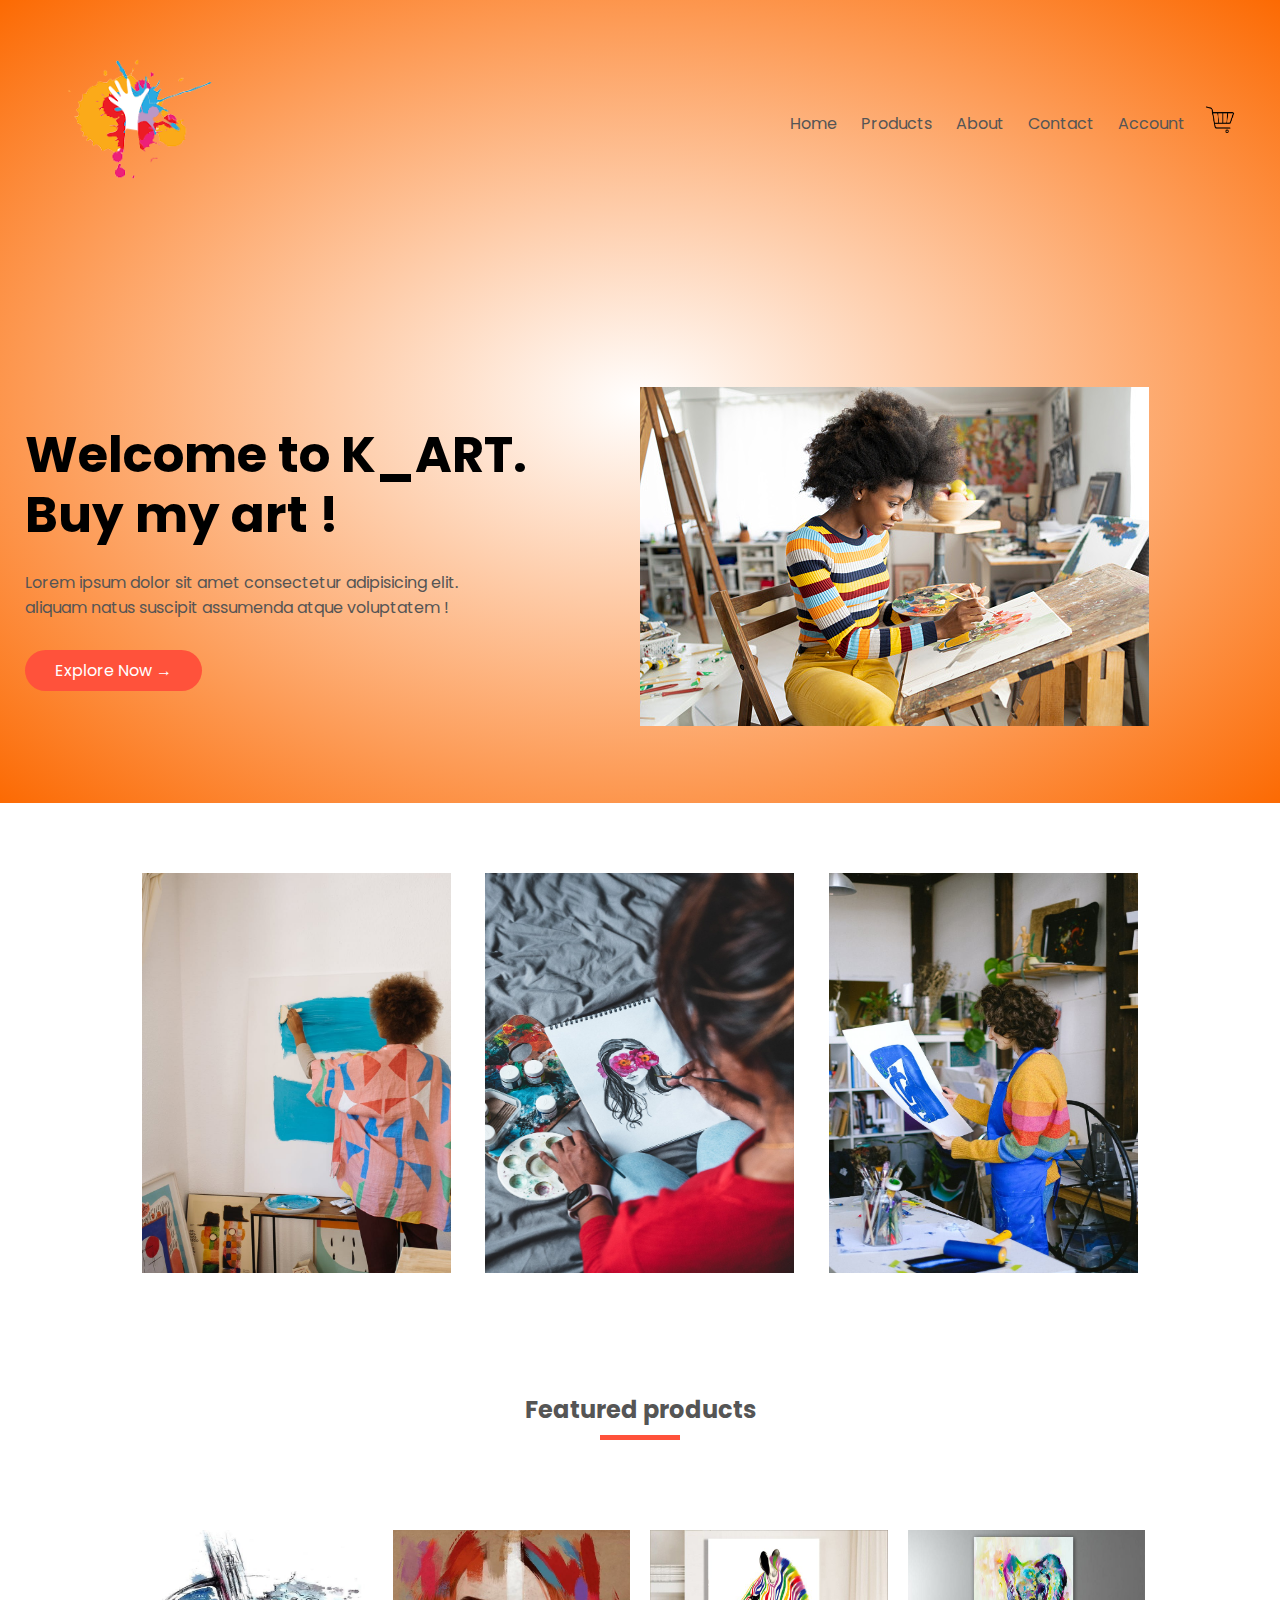
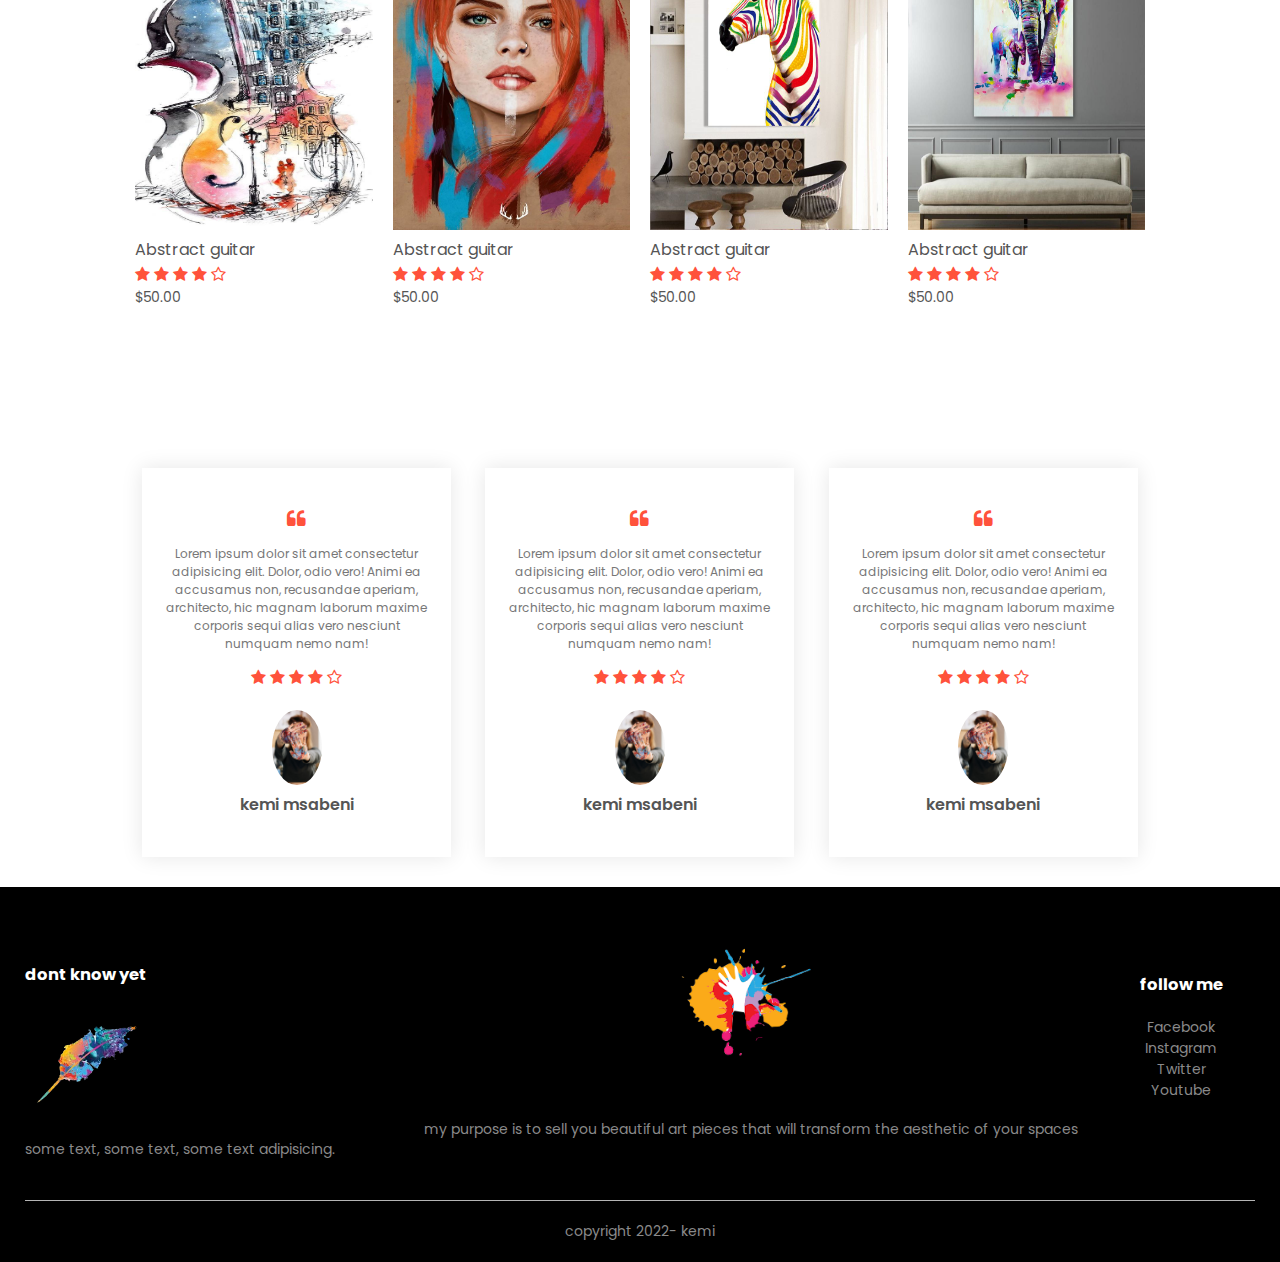
==== index.html @ a6939493 "add login and signup pages" ====
<!DOCTYPE html>
<html lang="en">
  <head>
    <meta charset="UTF-8" />
    <meta http-equiv="X-UA-Compatible" content="IE=edge" />
    <meta name="viewport" content="width=device-width, initial-scale=1.0" />
    <title>K_ART</title>
    <!-- ==== Main CSS ====-->
    <link rel="stylesheet" href="style.css" />
    <!-- ===== Fonts =====-->
    <link rel="preconnect" href="https://fonts.googleapis.com" />
    <link rel="preconnect" href="https://fonts.gstatic.com" crossorigin />
    <link
      href="https://fonts.googleapis.com/css2?family=Poppins:wght@300;400;500;600;700&display=swap"
      rel="stylesheet"
    />
    <!--font awesome-->
    <link
      rel="stylesheet"
      href="https://stackpath.bootstrapcdn.com/font-awesome/4.7.0/css/font-awesome.min.css"
    />
  </head>
  <body>
    <div class="header">
      <!--==== Nav Bar Start ====-->
      <div class="container">
        <div class="navbar">
          <div class="logo">
            <img
              src="images/art_logo2_ccexpress.png"
              alt="logo"
              width="200px"
              height="200px"
            />
          </div>
          <nav>
            <ul id="MenuItems">
              <li><a href="index.html">Home</a></li>
              <li><a href="products.html">Products</a></li>
              <li><a href="">About</a></li>
              <li><a href="">Contact</a></li>
              <li><a href="login.html">Account</a></li>
            </ul>
          </nav>
          <a href="cart.html">
            <img
              src="images/cart_ccexpress.png"
              alt="cart"
              width="30px"
              height="30px"
            />
          </a>

          <img
            src="images/menu-icon_ccexpress.png"
            alt="menu-icon"
            class="menu-icon"
            onclick="menutoggle()"
            width="30px"
            height="30px"
          />
        </div>
        <!-- ==== End navbar ==== -->

        <!-- ==== first section ==== -->
        <div class="row">
          <div class="col-2">
            <h1>
              Welcome to K_ART. <br />
              Buy my art !
            </h1>
            <p>
              Lorem ipsum dolor sit amet consectetur adipisicing elit.
              <br />
              aliquam natus suscipit assumenda atque voluptatem !
            </p>
            <a href="#featured-products" class="btn">Explore Now &#8594;</a>
          </div>
          <div class="col-2">
            <img src="images/front_image1.jpg" alt="#" />
          </div>
        </div>
        <!-- ==== end first section ==== -->
      </div>
    </div>

    <!-- ==== featured categories ==== -->
    <div class="categories" id="featured-products">
      <div class="small-container">
        <div class="row">
          <div class="col-3">
            <img
              src="images/category-1.jpeg"
              alt=""
              width="200px"
              height="400px"
            />
          </div>
          <div class="col-3">
            <img
              src="images/category-2.jpeg"
              alt=""
              width="200px"
              height="400px"
            />
          </div>
          <div class="col-3">
            <img
              src="images/category-3.jpeg"
              alt=""
              width="200px"
              height="400px"
            />
          </div>
        </div>
      </div>
    </div>

    <!-- ==== featured products ==== -->
    <div class="small-container">
      <h2 class="title">Featured products</h2>
      <div class="row">
        <div class="col-4">
          <img src="images/product-1.jpeg" alt="" height="300px" />
          <h4>Abstract guitar</h4>
          <div class="rating">
            <i class="fa fa-star"></i>
            <i class="fa fa-star"></i>
            <i class="fa fa-star"></i>
            <i class="fa fa-star"></i>
            <i class="fa fa-star-o"></i>
          </div>
          <p>$50.00</p>
        </div>
        <div class="col-4">
          <img src="images/product-2.jpeg" alt="" height="300px" />
          <h4>Abstract guitar</h4>
          <div class="rating">
            <i class="fa fa-star"></i>
            <i class="fa fa-star"></i>
            <i class="fa fa-star"></i>
            <i class="fa fa-star"></i>
            <i class="fa fa-star-o"></i>
          </div>
          <p>$50.00</p>
        </div>
        <div class="col-4">
          <img src="images/product-3.jpeg" alt="" height="300px" />
          <h4>Abstract guitar</h4>
          <div class="rating">
            <i class="fa fa-star"></i>
            <i class="fa fa-star"></i>
            <i class="fa fa-star"></i>
            <i class="fa fa-star"></i>
            <i class="fa fa-star-o"></i>
          </div>
          <p>$50.00</p>
        </div>
        <div class="col-4">
          <img src="images/product-4.jpeg" alt="" height="300px" />
          <h4>Abstract guitar</h4>
          <div class="rating">
            <i class="fa fa-star"></i>
            <i class="fa fa-star"></i>
            <i class="fa fa-star"></i>
            <i class="fa fa-star"></i>
            <i class="fa fa-star-o"></i>
          </div>
          <p>$50.00</p>
        </div>
      </div>
    </div>

    <!-- ====  testimonial ==== -->
    <div class="testimonial">
      <div class="small-container">
        <div class="row">
          <div class="col-3">
            <i class="fa fa-quote-left"></i>
            <p>
              Lorem ipsum dolor sit amet consectetur adipisicing elit. Dolor,
              odio vero! Animi ea accusamus non, recusandae aperiam, architecto,
              hic magnam laborum maxime corporis sequi alias vero nesciunt
              numquam nemo nam!
            </p>
            <div class="rating">
              <i class="fa fa-star"></i>
              <i class="fa fa-star"></i>
              <i class="fa fa-star"></i>
              <i class="fa fa-star"></i>
              <i class="fa fa-star-o"></i>
            </div>
            <img src="images/user-1.jpeg" alt="user-1" />
            <h3>kemi msabeni</h3>
          </div>
          <div class="col-3">
            <i class="fa fa-quote-left"></i>
            <p>
              Lorem ipsum dolor sit amet consectetur adipisicing elit. Dolor,
              odio vero! Animi ea accusamus non, recusandae aperiam, architecto,
              hic magnam laborum maxime corporis sequi alias vero nesciunt
              numquam nemo nam!
            </p>
            <div class="rating">
              <i class="fa fa-star"></i>
              <i class="fa fa-star"></i>
              <i class="fa fa-star"></i>
              <i class="fa fa-star"></i>
              <i class="fa fa-star-o"></i>
            </div>
            <img src="images/user-1.jpeg" alt="user-1" />
            <h3>kemi msabeni</h3>
          </div>
          <div class="col-3">
            <i class="fa fa-quote-left"></i>
            <p>
              Lorem ipsum dolor sit amet consectetur adipisicing elit. Dolor,
              odio vero! Animi ea accusamus non, recusandae aperiam, architecto,
              hic magnam laborum maxime corporis sequi alias vero nesciunt
              numquam nemo nam!
            </p>
            <div class="rating">
              <i class="fa fa-star"></i>
              <i class="fa fa-star"></i>
              <i class="fa fa-star"></i>
              <i class="fa fa-star"></i>
              <i class="fa fa-star-o"></i>
            </div>
            <img src="images/user-1.jpeg" alt="user-1" />
            <h3>kemi msabeni</h3>
          </div>
        </div>
      </div>
    </div>

    <!-- ==== footer ==== -->
    <div class="footer">
      <div class="container">
        <div class="row">
          <div class="footer-col-1">
            <h3>dont know yet</h3>
            <div class="feather-logo">
              <img src="images/feather-logo_ccexpress.png" alt="" />
            </div>
            <p>some text, some text, some text adipisicing.</p>
          </div>
          <div class="footer-col-2">
            <img src="images/art_logo2_ccexpress.png" alt="logo" />
            <p>
              my purpose is to sell you beautiful art pieces that will transform
              the aesthetic of your spaces
            </p>
          </div>
          <!-- <div class="footer-col-3">
            <h3>quick links</h3>
            <ul>
              <li>link</li>
              <li>link</li>
              <li>link</li>
              <li>link</li>
            </ul>
          </div> -->
          <div class="footer-col-3">
            <h3>follow me</h3>
            <ul>
              <li>Facebook</li>
              <li>Instagram</li>
              <li>Twitter</li>
              <li>Youtube</li>
            </ul>
          </div>
        </div>
        <hr />
        <p class="copyright">copyright 2022- kemi</p>
      </div>
    </div>

    <!-- ==== js for toggle menu ==== -->
    <script>
      var MenuItems = document.getElementById("MenuItems");

      MenuItems.style.maxHeight = "0px";

      function menutoggle() {
        if (MenuItems.style.maxHeight == "0px") {
          MenuItems.style.maxHeight = "200px";
        } else {
          MenuItems.style.maxHeight = "0px";
        }
      }
    </script>
  </body>
</html>
---- style.css ----
* {
  margin: 0;
  padding: 0;
  box-sizing: border-box;
}
body {
  font-family: "Poppins", sans-serif;
}
p {
  color: #555;
}
.header {
  background: radial-gradient(#fff, #fc6a03);
}

/* ------navbar ----- */
.container {
  max-width: 1300px;
  margin: auto;
  padding-left: 25px;
  padding-right: 25px;
}
.navbar {
  display: flex; /*d k */
  align-items: center;
  padding: 20px;
}
nav {
  flex: 1; /*d k */
  text-align: right;
}
nav ul {
  display: inline-block; /*d k*/
  list-style: none; /* removes the bullet points */
}
nav ul li {
  display: inline-block; /*makes them lie horizontal next to each other" */
  margin-right: 20px;
}
a {
  text-decoration: none;
  color: #555;
}
.menu-icon {
  margin-left: 20px;
  display: none;
}

/* ------ first section ----- */
.row {
  display: flex;
  align-items: center;
  flex-wrap: wrap;
  justify-content: space-around;
}
.col-2 {
  flex-basis: 50%;
  min-width: 300px;
}
.col-2 img {
  max-width: 100%;
  max-height: 100%;
  padding: 70px 0;
}
.col-2 h1 {
  font-size: 50px;
  line-height: 60px;
  margin: 25px 0;
}
.btn {
  display: inline-block;
  background: #ff523b;
  color: #fff;
  padding: 8px 30px;
  margin: 30px 0;
  border-radius: 30px;
  transition: background 0.5s;
}
.btn:hover {
  background: #563434;
}
.header .row {
  margin-top: 70px;
}

/* ------ featured categories ----- */
.categories {
  margin: 70px 0; /* space on top and bottom */
}
.col-3 {
  flex-basis: 30%; /* all the 3 columns will occupy 30% space */
  min-width: 250px;
  margin-bottom: 30px;
}
.col-3 img {
  width: 100%;
}
.small-container {
  max-width: 1080px;
  margin: auto;
  padding-left: 25px;
  padding-right: 25px;
}
/* ------ featured products ----- */
.col-4 {
  flex-basis: 25%;
  padding: 10px;
  min-width: 200px;
  margin-bottom: 50px;
  transition: transform 0.5s;
}
.col-4 img {
  width: 100%;
}
.title {
  text-align: center;
  margin: 0 auto 80px; /* there will be 80px margin space from the bottom*/
  position: relative;
  line-height: 60px;
  color: #555;
}
.title::after {
  content: "";
  background: #ff523b;
  width: 80px;
  height: 5px;
  position: absolute;
  bottom: 0;
  left: 50%;
  transform: translateX(-50%); /*it will be on center from x-axis */
}
h4 {
  color: #555;
  font-weight: normal;
}
.col-4 p {
  font-size: 14px;
}
.rating .fa {
  color: #ff523b;
}
.col-4:hover {
  transform: translateY(-5px); /*it will move by 5px in the y axis */
}

/* ------ testimonial ----- */
.testimonial {
  padding-top: 100px;
}
.testimonial .col-3 {
  text-align: center;
  padding: 40px 20px;
  box-shadow: 0 0 20px 0px rgba(0, 0, 0, 0.1);
  cursor: pointer;
  transition: transform 0.5s;
}
.testimonial .col-3 img {
  width: 50px;
  margin-top: 20px;
  border-radius: 50%;
}
.testimonial .col-3:hover {
  transform: translateY(-10px);
}
.fa.fa-quote-left {
  font-size: 20px;
  color: #ff523b;
}
.col-3 p {
  font-size: 12px;
  margin: 12px 0;
  color: #777;
}
.testimonial .col-3 h3 {
  font-weight: 600;
  color: #555;
  font-size: 16px;
}

/* ------ footer ----- */
.footer {
  background: #000;
  color: #8a8a8a;
  font-size: 14px;
  padding: 5px 0 20px;
}
.footer p {
  color: #8a8a8a;
}
.footer h3 {
  color: #fff;
  margin-bottom: 20px;
}
.footer-col-1,
.footer-col-2,
.footer-col-4 {
  min-width: 250px;
  margin-bottom: 20px;
}
.footer-col-1 {
  margin-top: 70px;
  flex-basis: 30%;
}
.footer-col-2 {
  flex: 1; /*wiill use all the available space */
  text-align: center;
}
.footer-col-2 img {
  width: 180px;
  margin-bottom: 20px;
}
.footer-col-3 {
  flex-basis: 12%;
  text-align: center;
}
ul {
  list-style-type: none;
}
.feather-logo {
  margin-top: 20px;
}
.feather-logo img {
  width: 140px;
}
.footer hr {
  border: none;
  background: #b5b5b5;
  height: 1px;
  margin: 20px 0;
}
.copyright {
  text-align: center;
}

/* ------ media query for menu ----- */
@media only screen and (max-width: 800px) {
  nav ul {
    position: absolute;
    top: 70px;
    left: 0;
    background: radial-gradient(#fff, #fc6a03);
    width: 25%;
    margin-top: 80px;
    margin-left: 485px;
    padding-left: 10px;
    overflow: hidden;
    transition: max-height 0.5s;
  }
  nav ul li {
    display: block;
    margin-right: 50px;
    margin-top: 10px;
    margin-bottom: 10px;
  }
  .menu-icon {
    display: block;
    cursor: pointer;
  }
}
/* ------ media query for less than 600 screen size ----- */
@media only screen and (max-width: 600px) {
  .row {
    text-align: center;
  }
  .col-2,
  .col-3,
  .col-4,
  .footer-col-1,
  .footer-col-2,
  .footer-col-3 {
    flex-basis: 100%;
  }
  nav ul {
    margin-left: 400px;
  }
  .single-product .row {
    text-align: left;
  }
  .single-product .col-2 {
    padding: 20px 0;
  }
  .single-product h1 {
    font-size: 26px;
    line-height: 32px;
  }
  .cart-info p {
    display: none;
  }
}

/* ------===== all products page ===== ----- */
.row-2 {
  justify-content: space-between;
  margin: 100px auto 50px;
}
select {
  border: 1px solid #ff523b;
  padding: 5px;
}

/* ------=====single product details page ===== ----- */
.single-product .col-2 {
  padding: 30px;
}
.single-product .col-2 img {
  padding: 0;
}
.single-product h4 {
  font-size: 22px;
  font-weight: bold;
}

/* ------===== cart items page ===== ----- */
.cart-page {
  margin: 80px auto;
}
table {
  width: 100%;
  border-collapse: collapse;
}
.cart-info {
  display: flex;
  flex-wrap: wrap;
}

th {
  text-align: left;
  padding: 5px;
  color: #fff;
  background: #ff523b;
  font-weight: normal;
}
td {
  padding: 10px 5px;
}
td input {
  width: 40px;
  height: 30px;
  padding: 5px;
}
td a {
  color: #ff523b;
}
td img {
  width: 100px;
  height: 100px;
  margin-right: 10px;
}
.total-price {
  display: flex;
  justify-content: flex-end;
}
.total-price table {
  border-top: 3px solid #ff523b;
  width: 100%;
  max-width: 400px;
}
td:last-child {
  text-align: right;
}
th:last-child {
  text-align: right;
}

/* ------===== login page ===== ----- */
.header .first-section {
  padding-bottom: 80px;
}
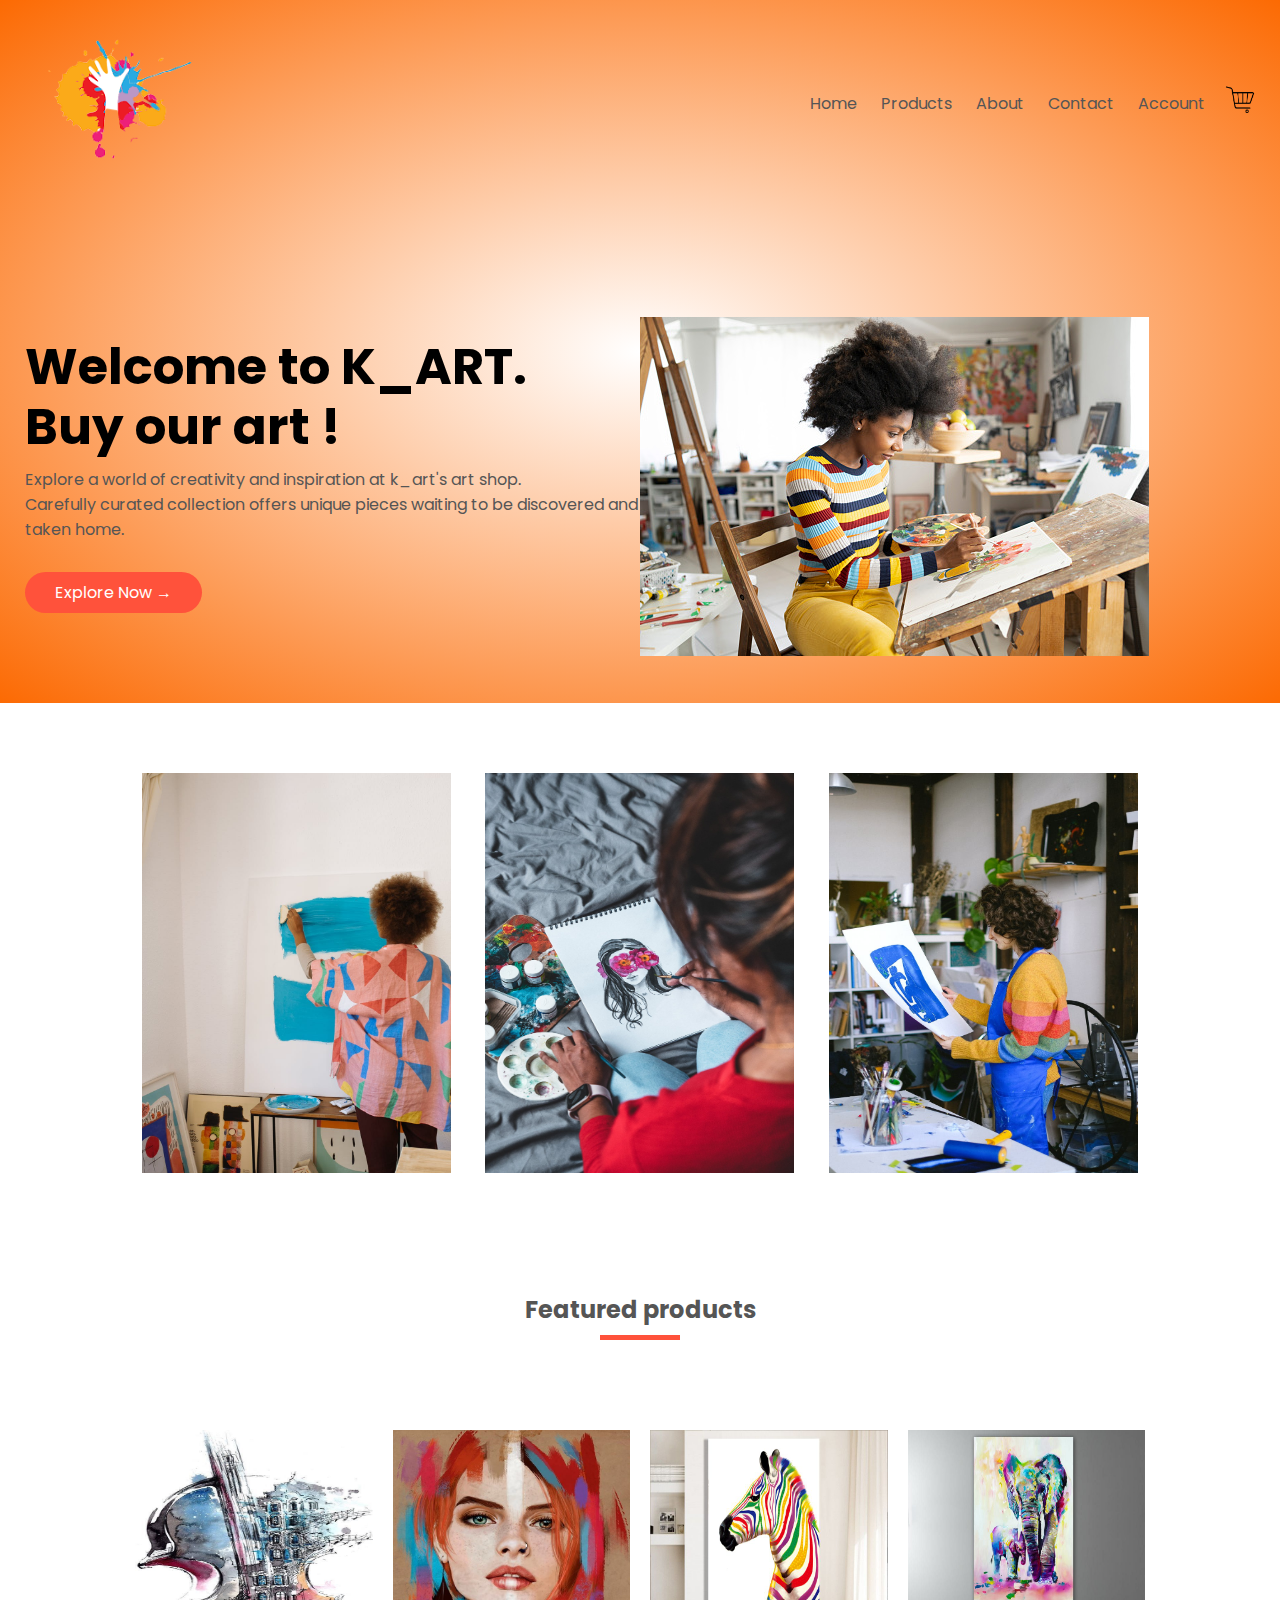
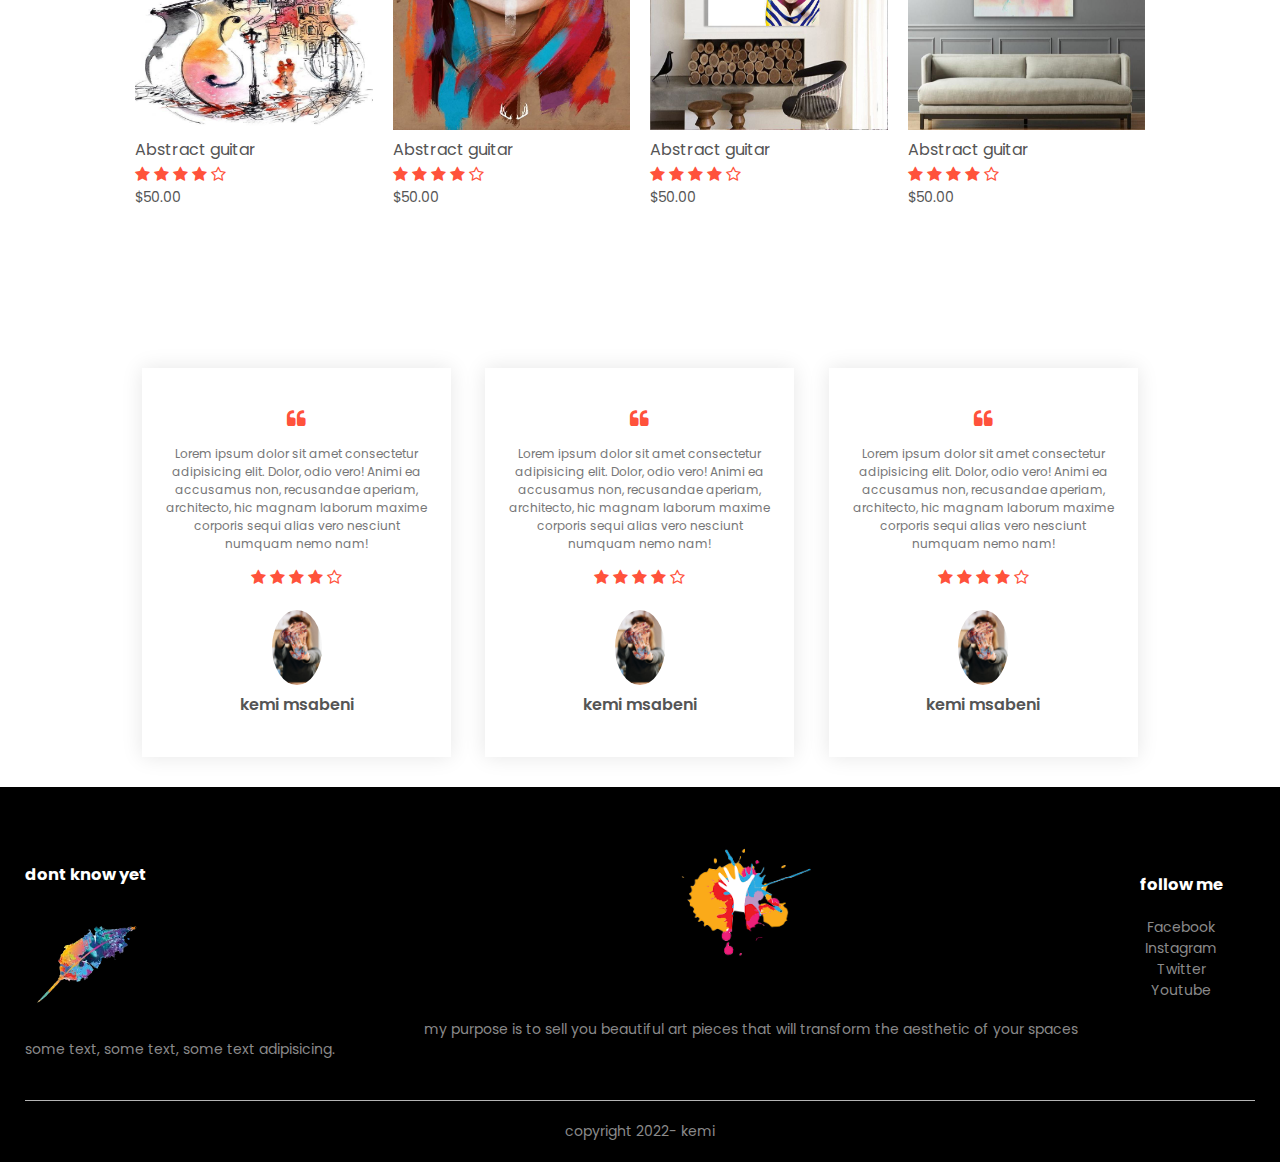
==== commit 936eaa5b: "improve content on hro section of home page" ====
--- a/index.html
+++ b/index.html
@@ -39,7 +39,7 @@
               <li><a href="products.html">Products</a></li>
               <li><a href="">About</a></li>
               <li><a href="">Contact</a></li>
-              <li><a href="login.html">Account</a></li>
+              <li><a href="account.html">Account</a></li>
             </ul>
           </nav>
           <a href="cart.html">
@@ -67,12 +67,11 @@
           <div class="col-2">
             <h1>
               Welcome to K_ART. <br />
-              Buy my art !
+              Buy our art !
             </h1>
             <p>
-              Lorem ipsum dolor sit amet consectetur adipisicing elit.
-              <br />
-              aliquam natus suscipit assumenda atque voluptatem !
+              Explore a world of creativity and inspiration at k_art's art shop. 
+              <br/> Carefully curated collection offers unique pieces waiting to be discovered and taken home.
             </p>
             <a href="#featured-products" class="btn">Explore Now &#8594;</a>
           </div>
--- a/style.css
+++ b/style.css
@@ -16,21 +16,19 @@
 /* ------navbar ----- */
 .container {
   max-width: 1300px;
-  margin: auto;
   padding-left: 25px;
   padding-right: 25px;
 }
 .navbar {
-  display: flex; /*d k */
+  display: flex; 
   align-items: center;
-  padding: 20px;
 }
 nav {
-  flex: 1; /*d k */
+  flex: 1; 
   text-align: right;
 }
 nav ul {
-  display: inline-block; /*d k*/
+  display: inline-block; 
   list-style: none; /* removes the bullet points */
 }
 nav ul li {
@@ -60,12 +58,14 @@
 .col-2 img {
   max-width: 100%;
   max-height: 100%;
-  padding: 70px 0;
+  padding: 40px 0;
 }
 .col-2 h1 {
   font-size: 50px;
   line-height: 60px;
-  margin: 25px 0;
+}
+.col-2 p {
+  margin-top: 10px;
 }
 .btn {
   display: inline-block;
@@ -236,13 +236,8 @@
 @media only screen and (max-width: 800px) {
   nav ul {
     position: absolute;
-    top: 70px;
-    left: 0;
-    background: radial-gradient(#fff, #fc6a03);
-    width: 25%;
-    margin-top: 80px;
-    margin-left: 485px;
-    padding-left: 10px;
+    top: 140px;
+    right: 0;
     overflow: hidden;
     transition: max-height 0.5s;
   }
@@ -251,6 +246,12 @@
     margin-right: 50px;
     margin-top: 10px;
     margin-bottom: 10px;
+  }
+  nav ul li a{
+    color: #000;
+  }
+  nav ul li a:hover{
+    color: #ff523b;
   }
   .menu-icon {
     display: block;
@@ -273,6 +274,10 @@
   nav ul {
     margin-left: 400px;
   }
+  .col-2 h1 {
+    font-size: 40px;
+    line-height: 50px;
+  }
   .single-product .row {
     text-align: left;
   }
@@ -297,6 +302,23 @@
   border: 1px solid #ff523b;
   padding: 5px;
 }
+.page-btn {
+  margin: 0 auto 80px;
+}
+.page-btn span {
+  display: inline-block;
+  border: 1px solid #ff523b;
+  margin-left: 10px;
+  width: 40px;
+  height: 40px;
+  text-align: center;
+  line-height: 40px;
+  cursor: pointer;
+}
+.page-btn span:hover {
+  background: #ff523b;
+  color: #fff;
+}
 
 /* ------=====single product details page ===== ----- */
 .single-product .col-2 {
@@ -308,6 +330,10 @@
 .single-product h4 {
   font-size: 22px;
   font-weight: bold;
+}
+.single-product .fa {
+  color: #ff523b;
+  margin-left: 10px;
 }
 
 /* ------===== cart items page ===== ----- */
@@ -362,7 +388,71 @@
   text-align: right;
 }
 
-/* ------===== login page ===== ----- */
-.header .first-section {
-  padding-bottom: 80px;
-}
+/* ------===== Account page ===== ----- */
+.account-page {
+  padding: 50px 0;
+  background: radial-gradient(#fff,#ffd6d6);
+}
+.form-container {
+  background: #fff;
+  width: 300px;
+  height: 400px;
+  position: relative;
+  text-align: center;
+  padding: 20px 0;
+  margin: auto;
+  box-shadow: 0 0 20px 0 rgba(0, 0, 0, 0.1);
+  overflow: hidden;
+}
+.form-container span {
+  font-weight: bold;
+  padding: 0 10px;
+  color: #555;
+  cursor: pointer;
+  width: 100px;
+  display: inline-block;
+}
+.form-btn {
+  display: inline-block;
+}
+.form-container form {
+  max-width: 300px;
+  padding: 0 20px;
+  position: absolute;
+  top: 130px;
+  transition: transform 1s;
+}
+form input {
+  width: 100%;
+  height: 30px;
+  margin: 10px 0;
+  padding: 0 10px;
+  border: 1px solid #ccc;
+}
+form .btn {
+  width: 100%;
+  border: none;
+  cursor: pointer;
+  margin: 10px 0;
+}
+form .btn:focus {
+  outline: none;
+}
+#LoginForm {
+  left: -300px;
+}
+#RegForm {
+  left: 0;
+}
+form a {
+  font-size: 12px;
+}
+#Indicator {
+  width: 100px;
+  border: none;
+  background: #ff523b;
+  height: 3px;
+  margin-top: 8px;
+  transform: translateX(100px);
+  transition: transform 1s;
+}
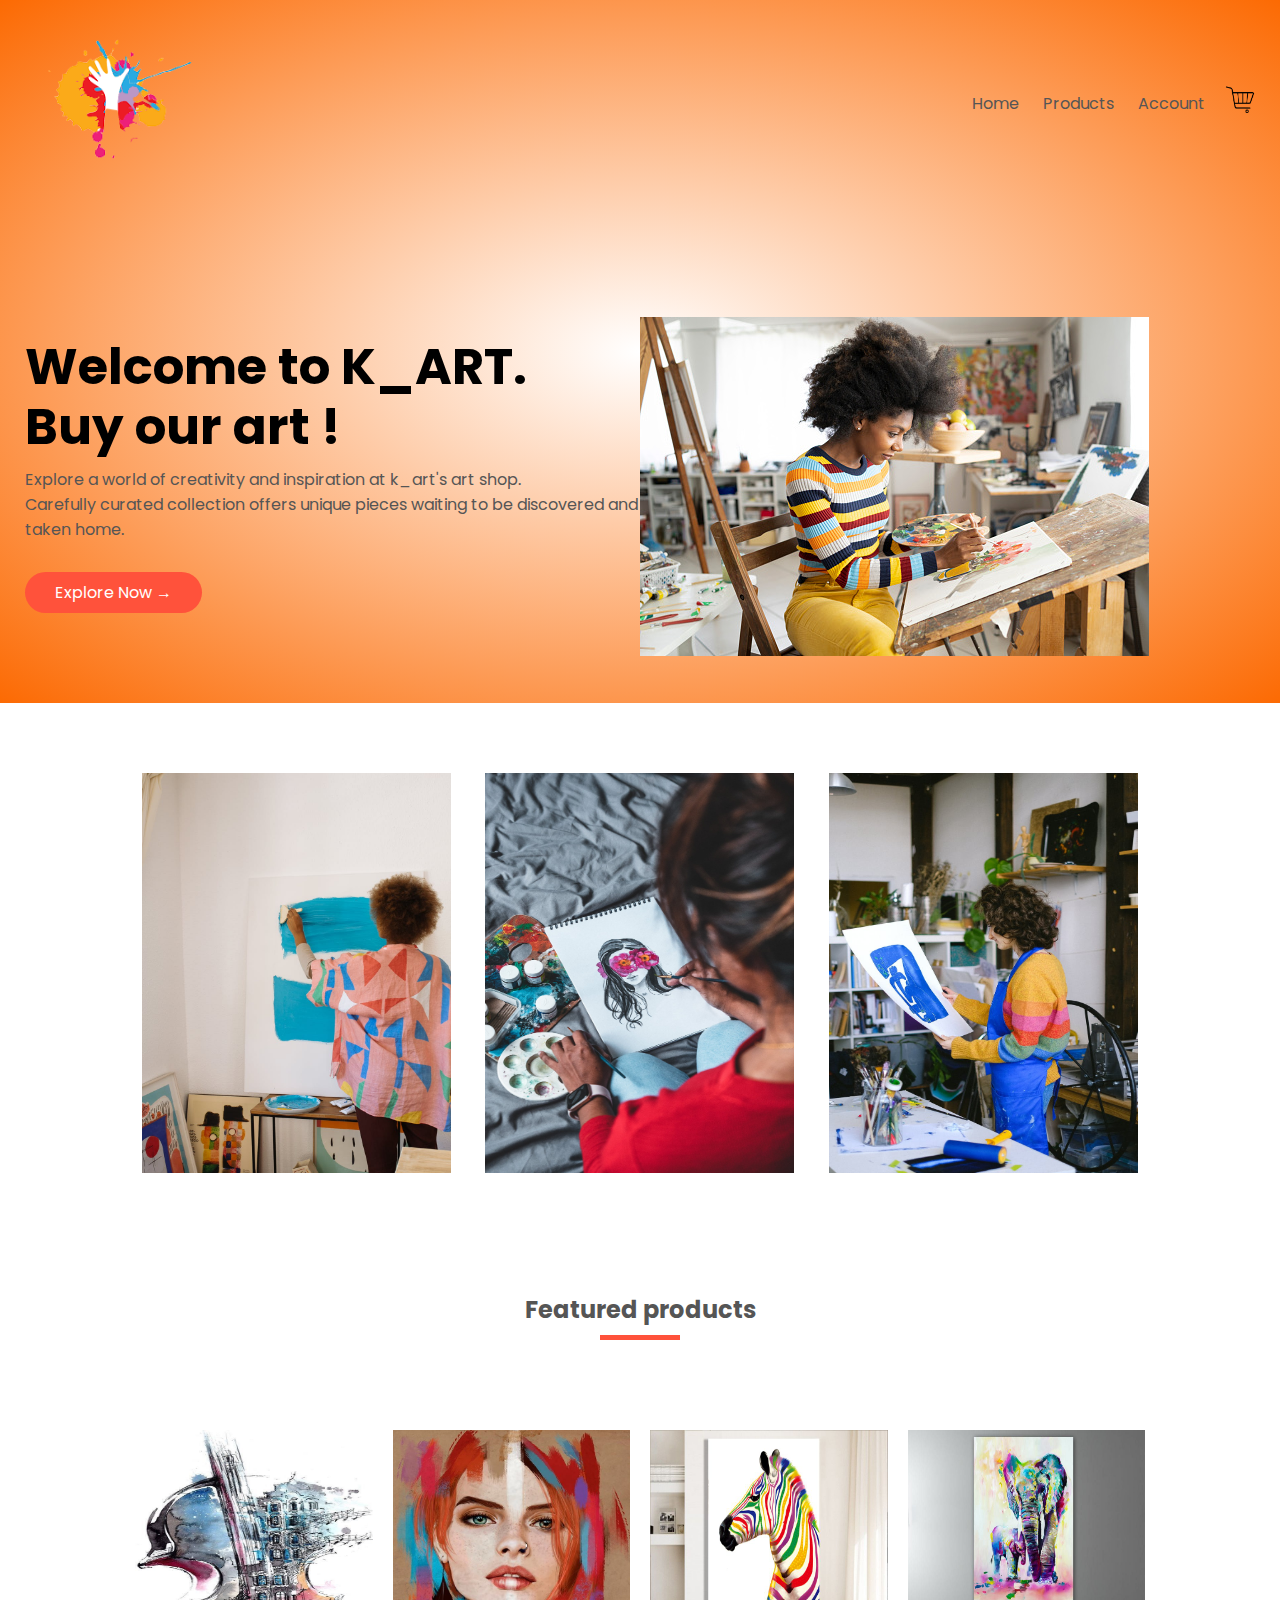
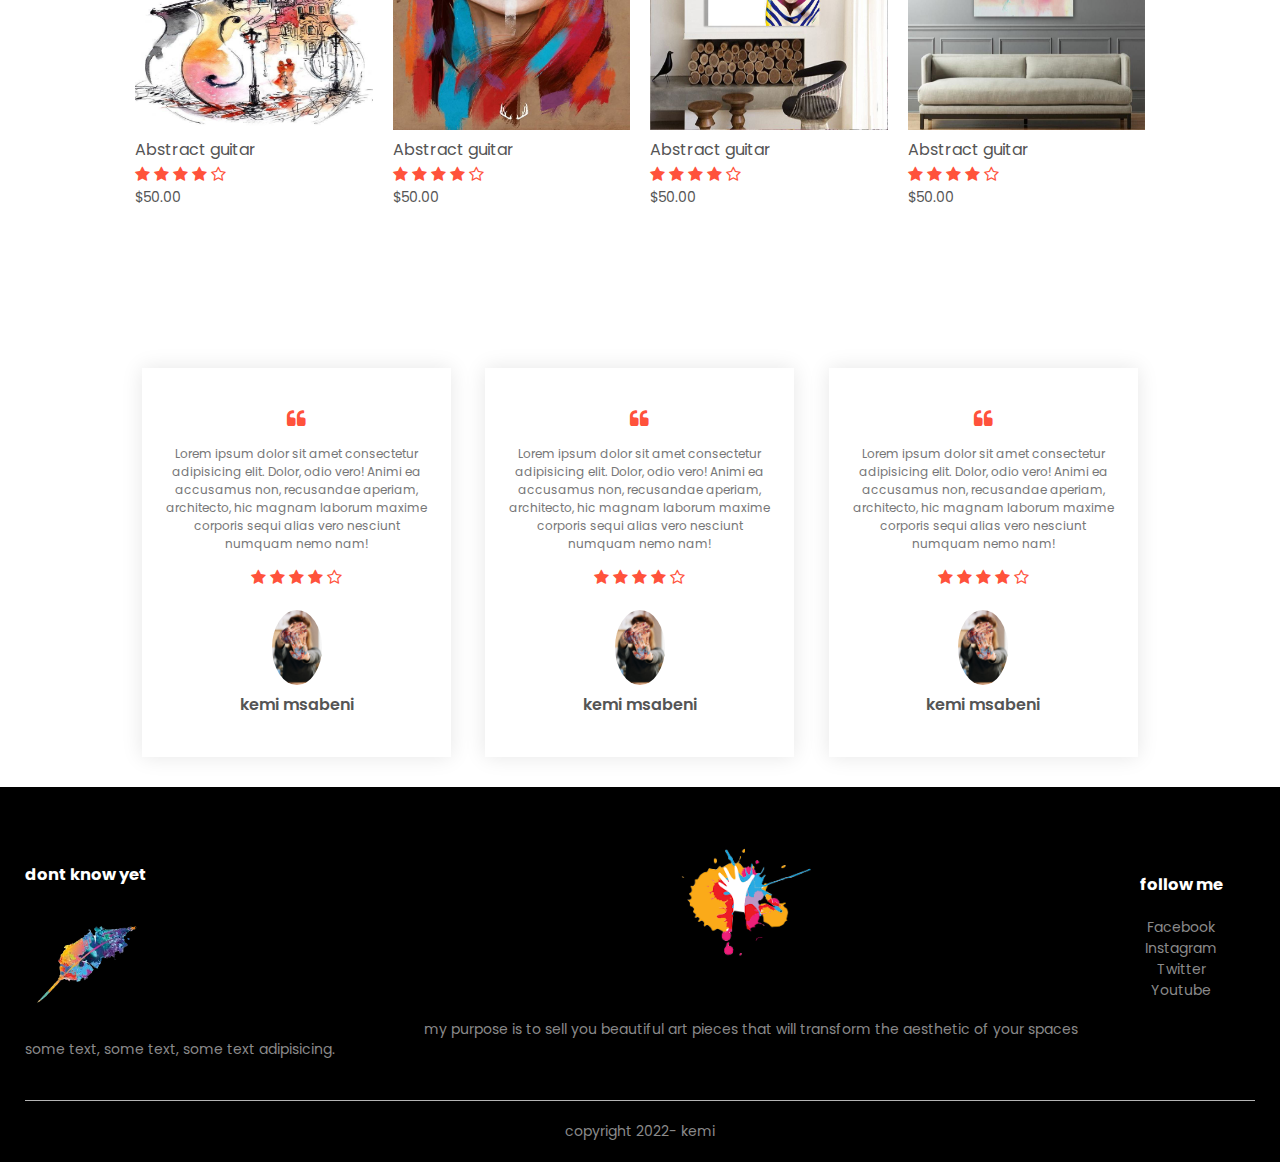
==== commit 24226b29: "make logo a link , and rmove unnecesary nav links" ====
--- a/index.html
+++ b/index.html
@@ -26,19 +26,19 @@
       <div class="container">
         <div class="navbar">
           <div class="logo">
-            <img
-              src="images/art_logo2_ccexpress.png"
-              alt="logo"
-              width="200px"
-              height="200px"
-            />
+            <a href="index.html">
+              <img
+                src="images/art_logo2_ccexpress.png"
+                alt="logo"
+                width="200px"
+                height="200px"
+              />
+            </a>
           </div>
           <nav>
             <ul id="MenuItems">
               <li><a href="index.html">Home</a></li>
               <li><a href="products.html">Products</a></li>
-              <li><a href="">About</a></li>
-              <li><a href="">Contact</a></li>
               <li><a href="account.html">Account</a></li>
             </ul>
           </nav>
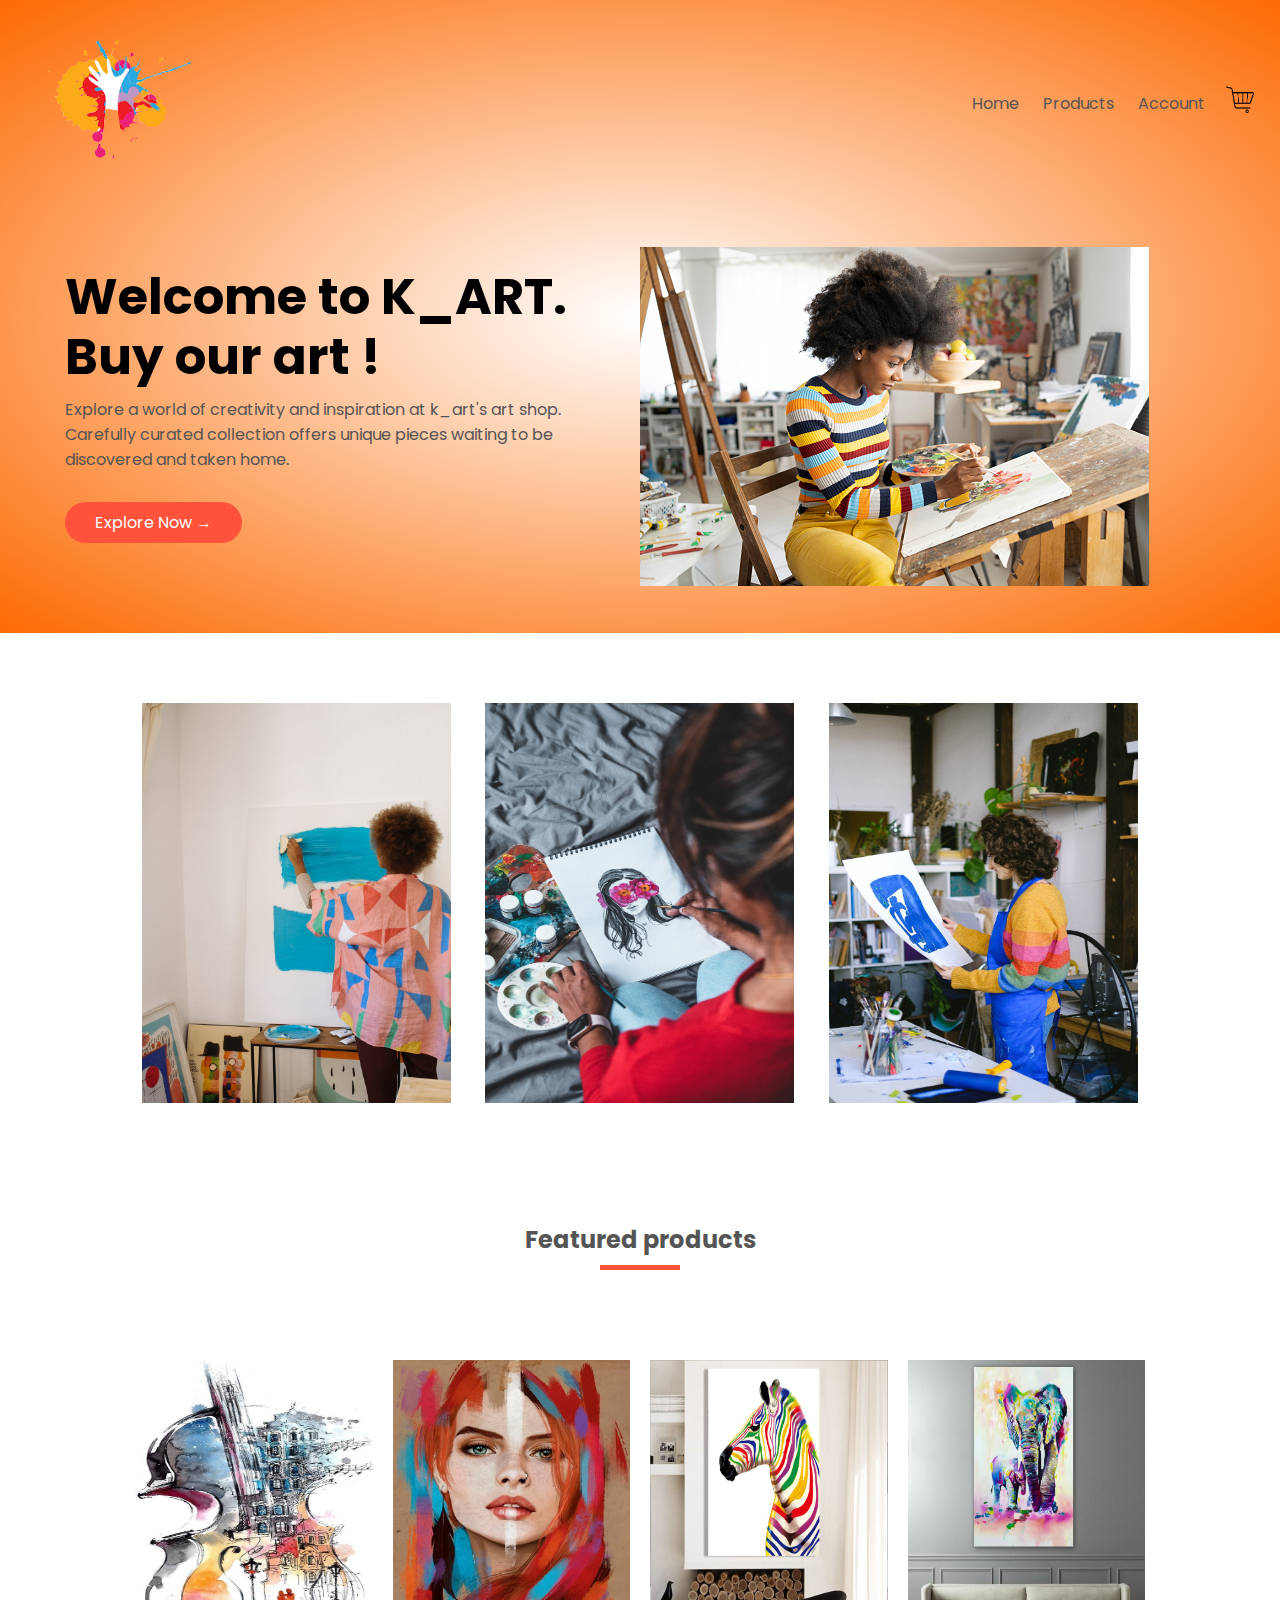
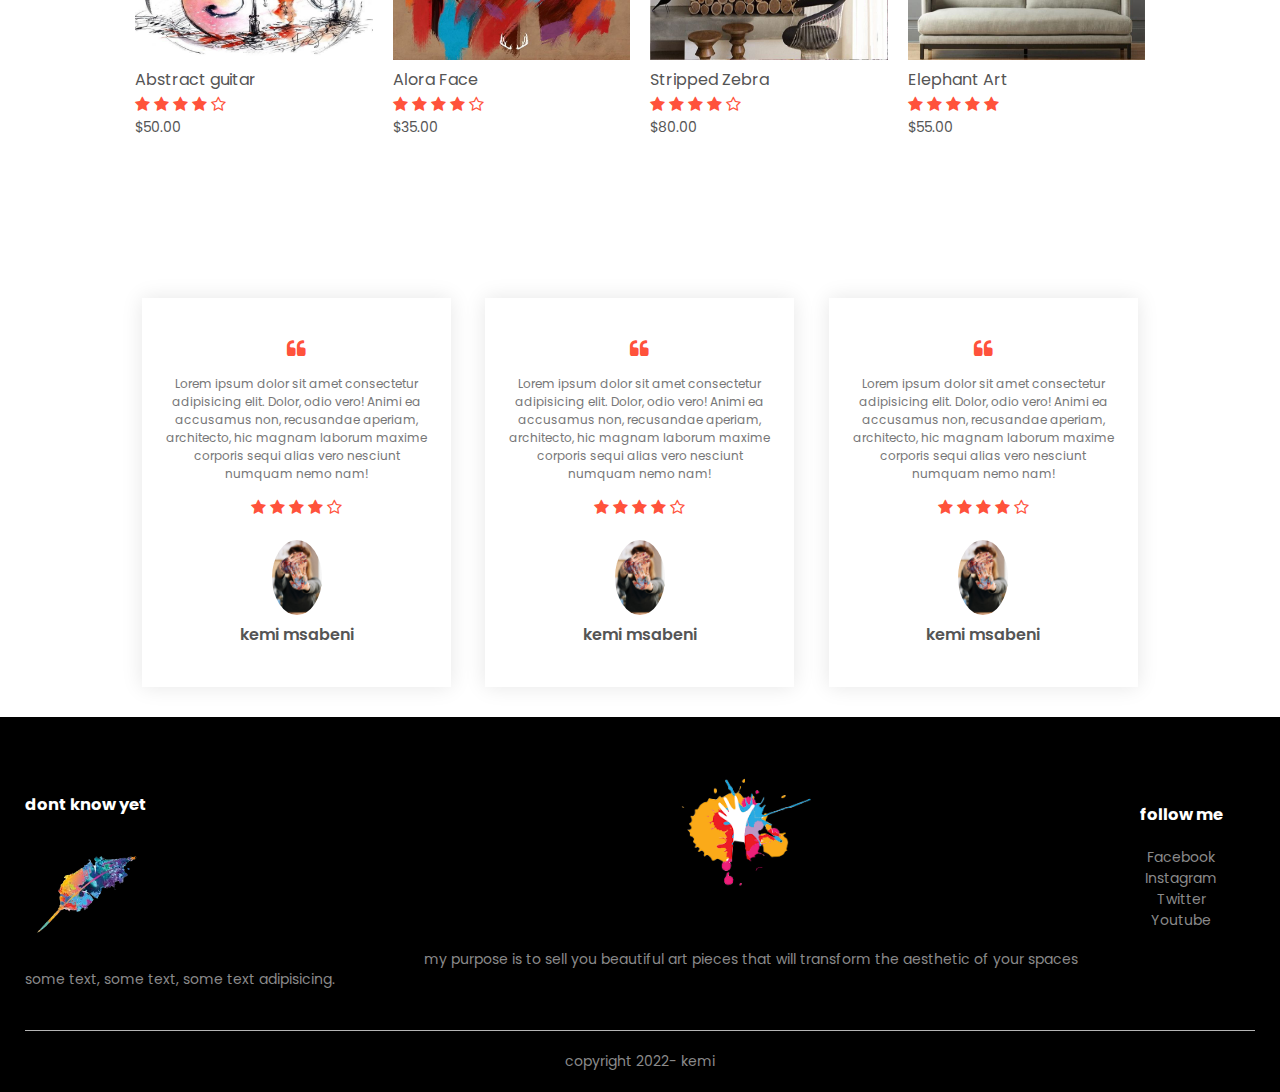
==== commit cd0f644a: "improve the featured products section in home page" ====
--- a/index.html
+++ b/index.html
@@ -133,7 +133,7 @@
         </div>
         <div class="col-4">
           <img src="images/product-2.jpeg" alt="" height="300px" />
-          <h4>Abstract guitar</h4>
+          <h4>Alora Face</h4>
           <div class="rating">
             <i class="fa fa-star"></i>
             <i class="fa fa-star"></i>
@@ -141,11 +141,11 @@
             <i class="fa fa-star"></i>
             <i class="fa fa-star-o"></i>
           </div>
-          <p>$50.00</p>
+          <p>$35.00</p>
         </div>
         <div class="col-4">
           <img src="images/product-3.jpeg" alt="" height="300px" />
-          <h4>Abstract guitar</h4>
+          <h4>Stripped Zebra</h4>
           <div class="rating">
             <i class="fa fa-star"></i>
             <i class="fa fa-star"></i>
@@ -153,19 +153,19 @@
             <i class="fa fa-star"></i>
             <i class="fa fa-star-o"></i>
           </div>
-          <p>$50.00</p>
+          <p>$80.00</p>
         </div>
         <div class="col-4">
           <img src="images/product-4.jpeg" alt="" height="300px" />
-          <h4>Abstract guitar</h4>
-          <div class="rating">
-            <i class="fa fa-star"></i>
-            <i class="fa fa-star"></i>
-            <i class="fa fa-star"></i>
-            <i class="fa fa-star"></i>
-            <i class="fa fa-star-o"></i>
-          </div>
-          <p>$50.00</p>
+          <h4>Elephant Art</h4>
+          <div class="rating">
+            <i class="fa fa-star"></i>
+            <i class="fa fa-star"></i>
+            <i class="fa fa-star"></i>
+            <i class="fa fa-star"></i>
+            <i class="fa fa-star"></i>
+          </div>
+          <p>$55.00</p>
         </div>
       </div>
     </div>
--- a/style.css
+++ b/style.css
@@ -80,7 +80,9 @@
   background: #563434;
 }
 .header .row {
-  margin-top: 70px;
+  /* margin-top: 40px; */
+  margin-left: 40px;
+  margin-right: 40px;
 }
 
 /* ------ featured categories ----- */
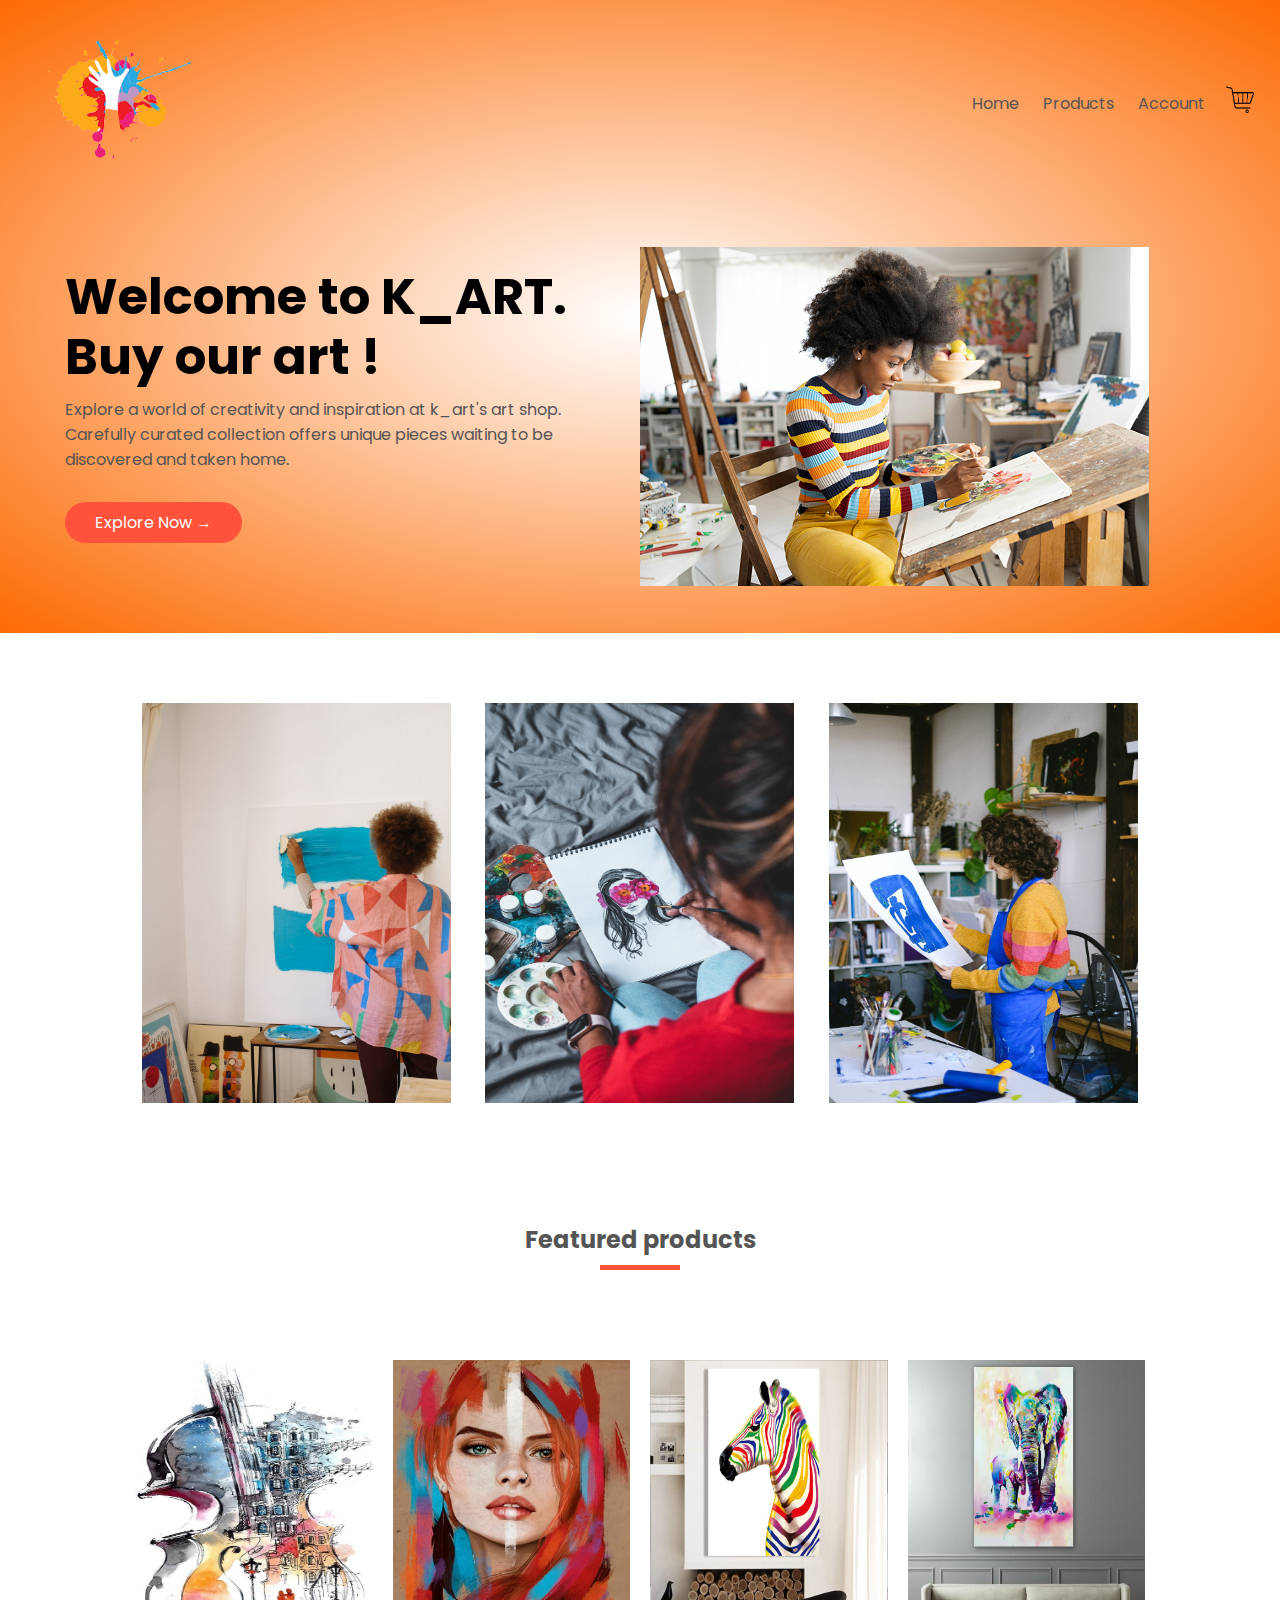
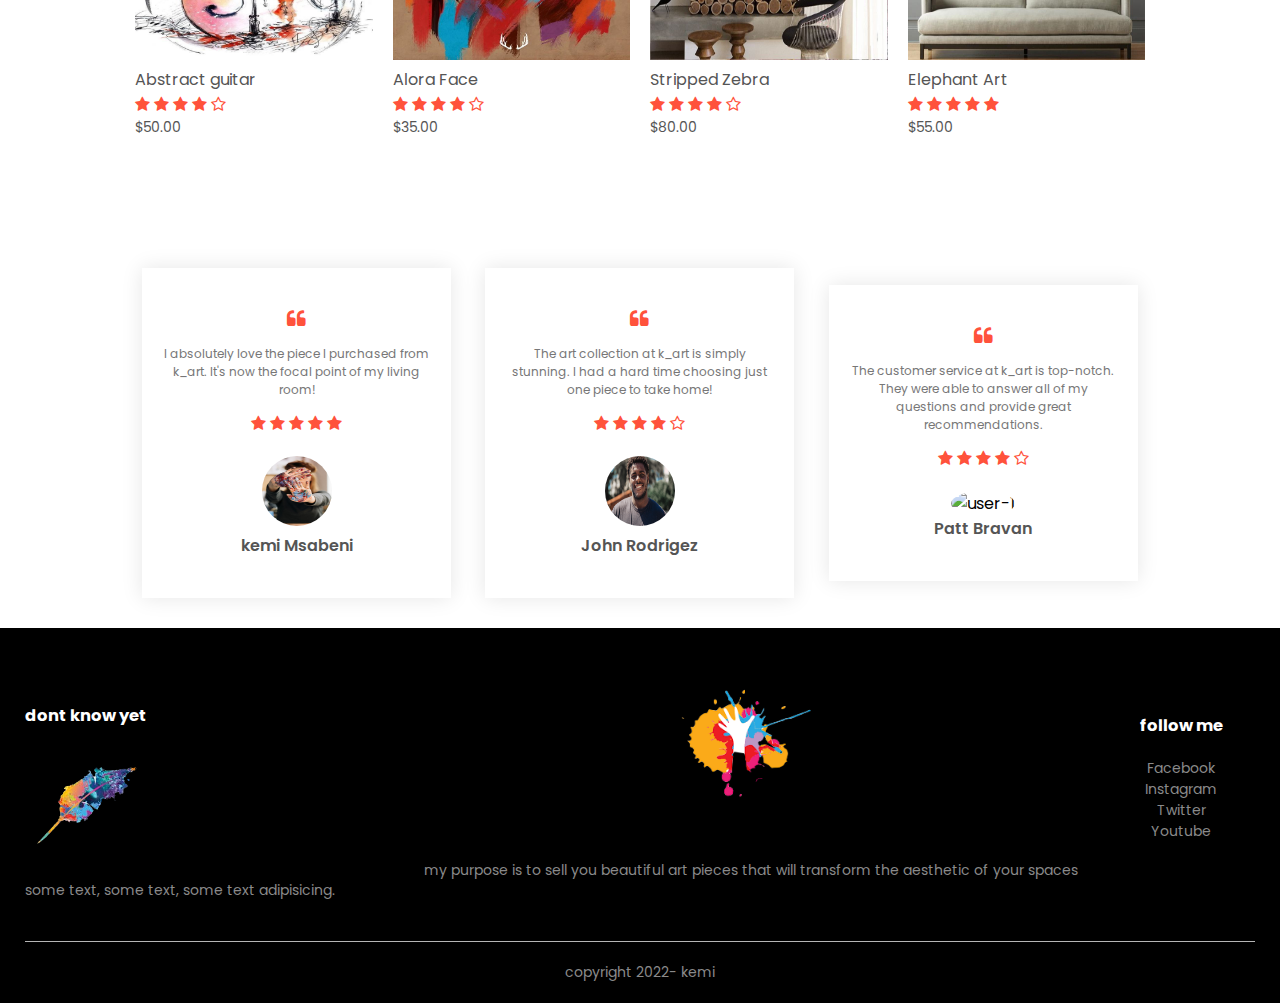
==== commit 70f93947: "improve the testimonials section" ====
--- a/index.html
+++ b/index.html
@@ -177,28 +177,37 @@
           <div class="col-3">
             <i class="fa fa-quote-left"></i>
             <p>
-              Lorem ipsum dolor sit amet consectetur adipisicing elit. Dolor,
-              odio vero! Animi ea accusamus non, recusandae aperiam, architecto,
-              hic magnam laborum maxime corporis sequi alias vero nesciunt
-              numquam nemo nam!
+              I absolutely love the piece I purchased from k_art. It's now the focal point of my living room!
             </p>
             <div class="rating">
               <i class="fa fa-star"></i>
               <i class="fa fa-star"></i>
               <i class="fa fa-star"></i>
               <i class="fa fa-star"></i>
+              <i class="fa fa-star"></i>
+            </div>
+            <img src="images/user-1.jpeg" alt="user-1" />
+            <h3>kemi Msabeni</h3>
+          </div>
+          <div class="col-3">
+            <i class="fa fa-quote-left"></i>
+            <p>
+              The art collection at k_art is simply stunning. I had a hard time choosing just one piece to take home!
+            </p>
+            <div class="rating">
+              <i class="fa fa-star"></i>
+              <i class="fa fa-star"></i>
+              <i class="fa fa-star"></i>
+              <i class="fa fa-star"></i>
               <i class="fa fa-star-o"></i>
             </div>
-            <img src="images/user-1.jpeg" alt="user-1" />
-            <h3>kemi msabeni</h3>
+            <img src="images/user-2.jpg" alt="user-1" />
+            <h3>John Rodrigez </h3>
           </div>
           <div class="col-3">
             <i class="fa fa-quote-left"></i>
             <p>
-              Lorem ipsum dolor sit amet consectetur adipisicing elit. Dolor,
-              odio vero! Animi ea accusamus non, recusandae aperiam, architecto,
-              hic magnam laborum maxime corporis sequi alias vero nesciunt
-              numquam nemo nam!
+              The customer service at k_art is top-notch. They were able to answer all of my questions and provide great recommendations.
             </p>
             <div class="rating">
               <i class="fa fa-star"></i>
@@ -207,26 +216,8 @@
               <i class="fa fa-star"></i>
               <i class="fa fa-star-o"></i>
             </div>
-            <img src="images/user-1.jpeg" alt="user-1" />
-            <h3>kemi msabeni</h3>
-          </div>
-          <div class="col-3">
-            <i class="fa fa-quote-left"></i>
-            <p>
-              Lorem ipsum dolor sit amet consectetur adipisicing elit. Dolor,
-              odio vero! Animi ea accusamus non, recusandae aperiam, architecto,
-              hic magnam laborum maxime corporis sequi alias vero nesciunt
-              numquam nemo nam!
-            </p>
-            <div class="rating">
-              <i class="fa fa-star"></i>
-              <i class="fa fa-star"></i>
-              <i class="fa fa-star"></i>
-              <i class="fa fa-star"></i>
-              <i class="fa fa-star-o"></i>
-            </div>
-            <img src="images/user-1.jpeg" alt="user-1" />
-            <h3>kemi msabeni</h3>
+            <img src="images/user-3.jpg" alt="user-1" />
+            <h3>Patt Bravan</h3>
           </div>
         </div>
       </div>
--- a/style.css
+++ b/style.css
@@ -147,7 +147,7 @@
 
 /* ------ testimonial ----- */
 .testimonial {
-  padding-top: 100px;
+  padding-top: 70px;
 }
 .testimonial .col-3 {
   text-align: center;
@@ -157,7 +157,8 @@
   transition: transform 0.5s;
 }
 .testimonial .col-3 img {
-  width: 50px;
+  width: 70px;
+  height: 70px;
   margin-top: 20px;
   border-radius: 50%;
 }
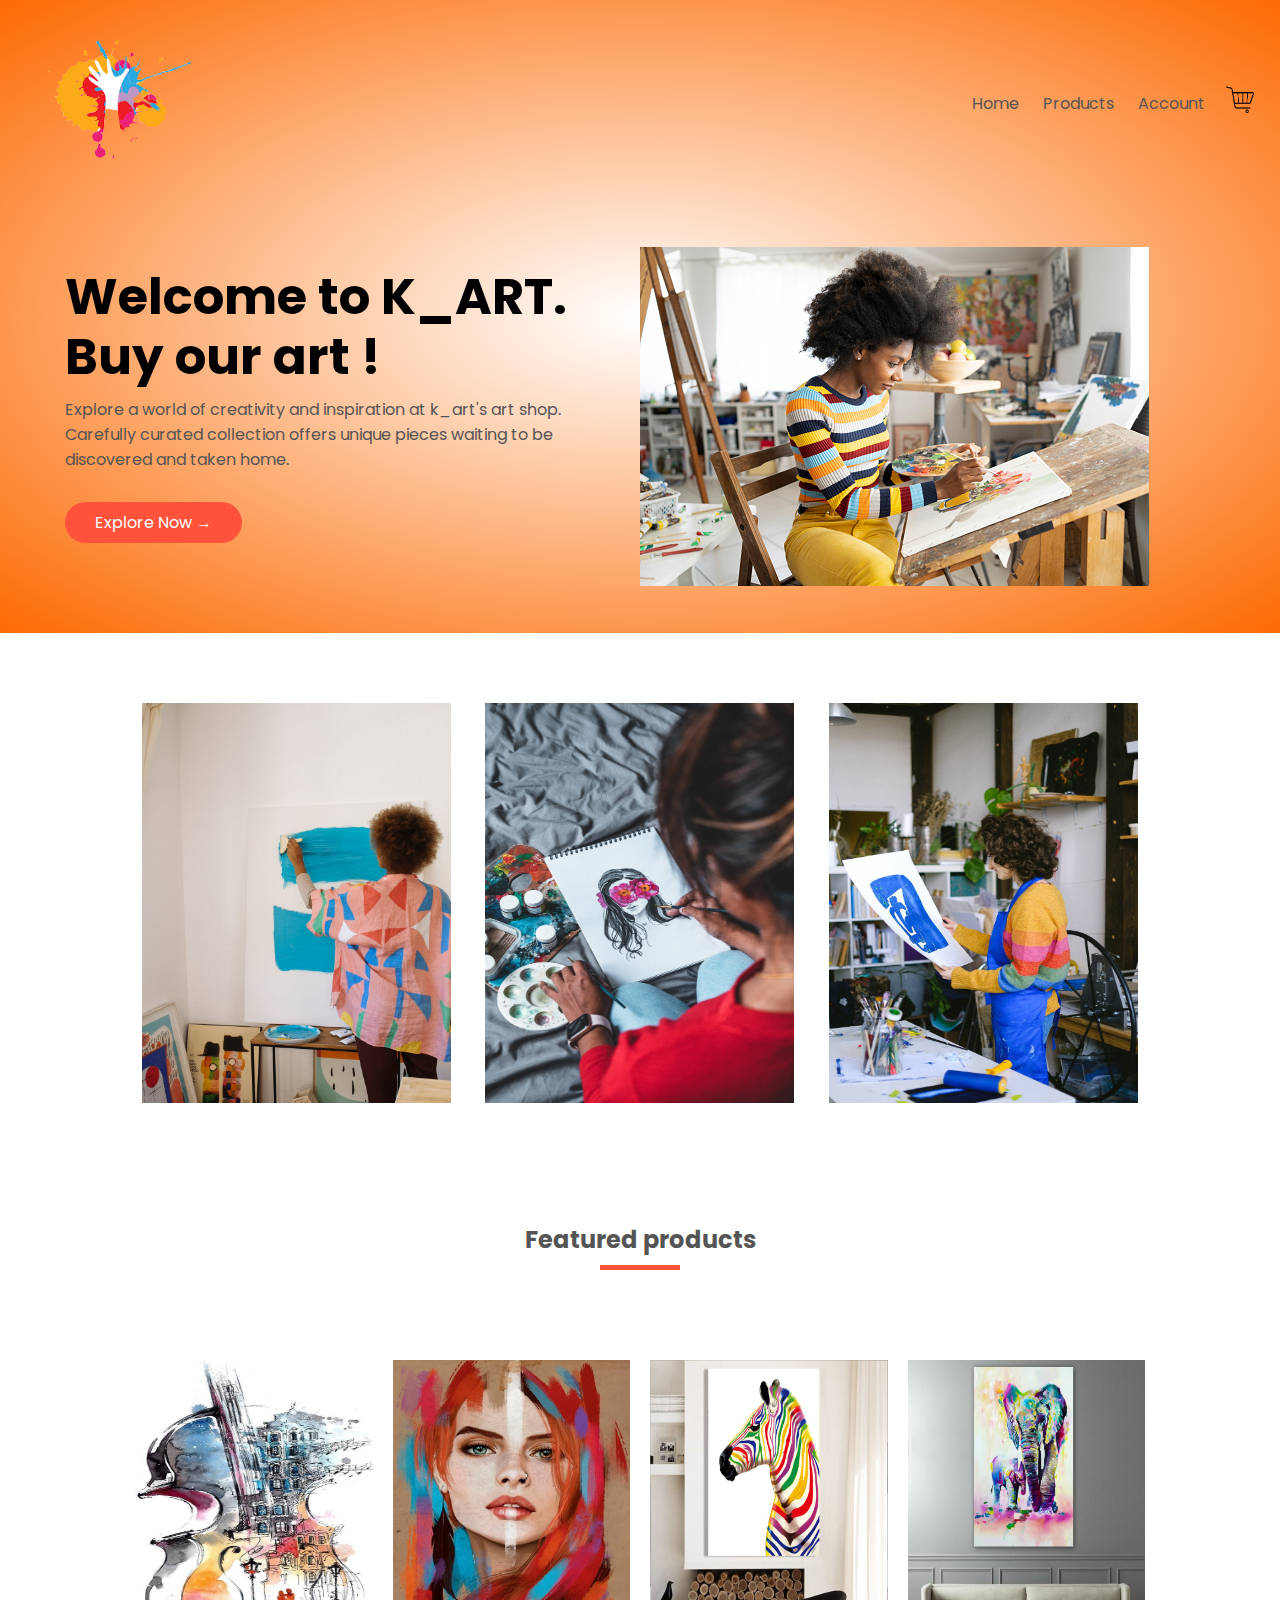
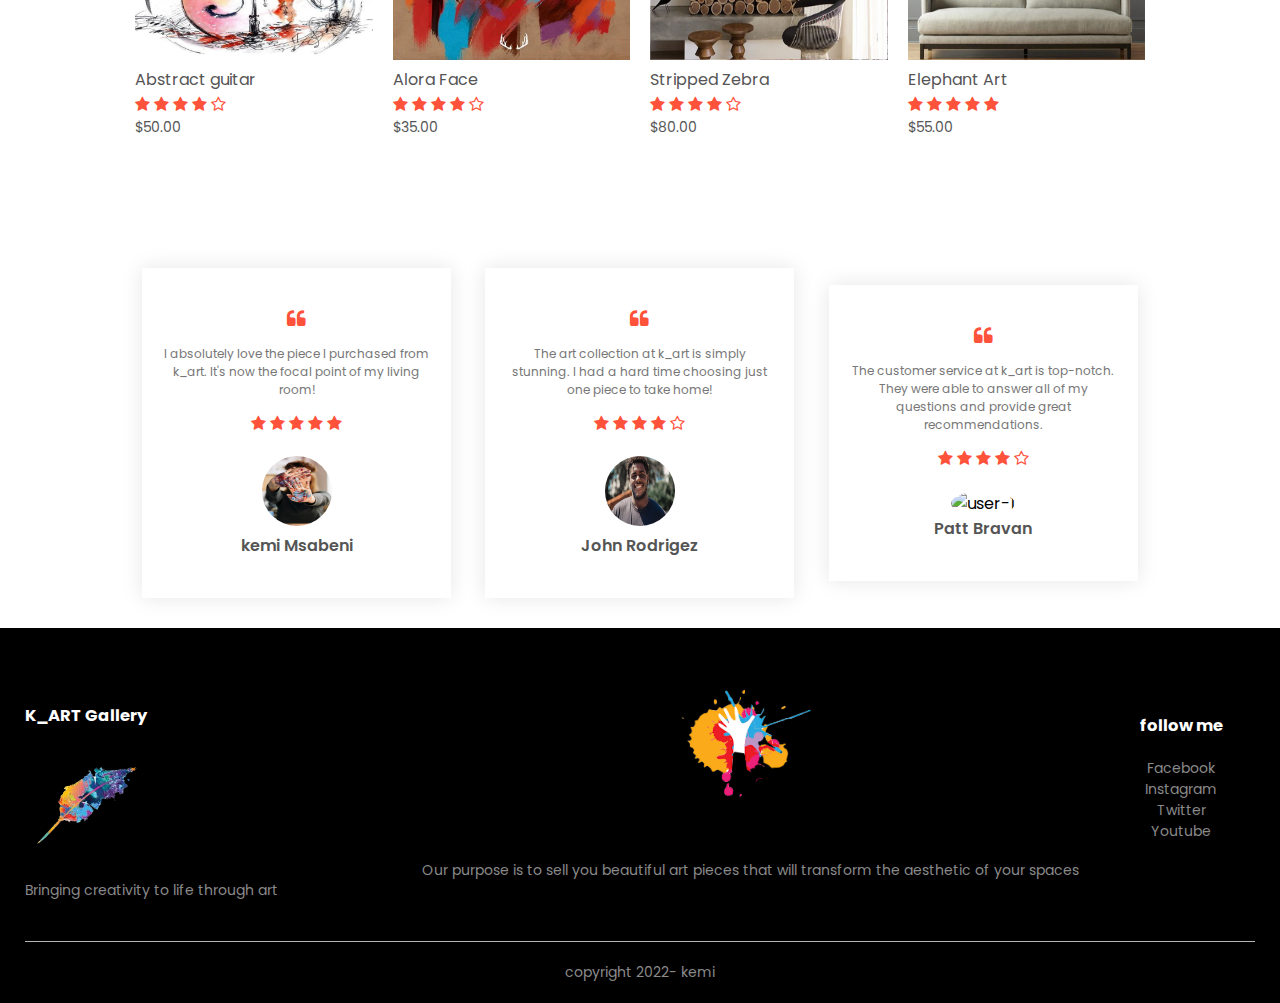
==== commit b13123f3: "improve footer content" ====
--- a/index.html
+++ b/index.html
@@ -228,16 +228,16 @@
       <div class="container">
         <div class="row">
           <div class="footer-col-1">
-            <h3>dont know yet</h3>
+            <h3>K_ART Gallery</h3>
             <div class="feather-logo">
               <img src="images/feather-logo_ccexpress.png" alt="" />
             </div>
-            <p>some text, some text, some text adipisicing.</p>
+            <p>Bringing creativity to life through art</p>
           </div>
           <div class="footer-col-2">
             <img src="images/art_logo2_ccexpress.png" alt="logo" />
             <p>
-              my purpose is to sell you beautiful art pieces that will transform
+              Our purpose is to sell you beautiful art pieces that will transform
               the aesthetic of your spaces
             </p>
           </div>
